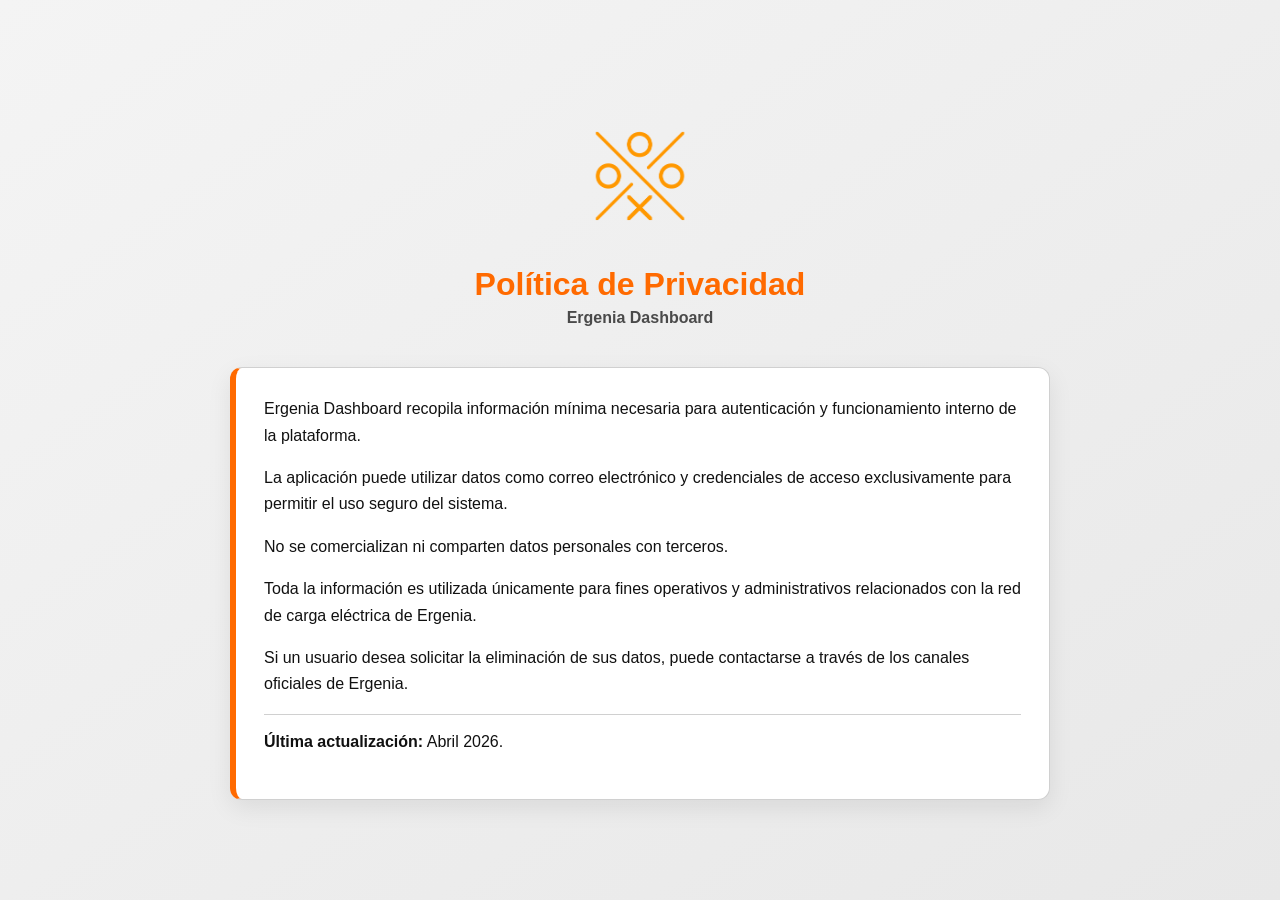
==== index.html @ 3b55225e "cambios nombre file" ====
<!DOCTYPE html>
<html lang="es">
  <head>
    <meta charset="UTF-8" />
    <meta name="viewport" content="width=device-width, initial-scale=1.0" />
    <title>Política de Privacidad - Ergenia Dashboard</title>
    <link rel="stylesheet" href="politicas.css" />
  </head>
  <body>
    <main class="container">
      <header class="header">
        <img src="logo.png" alt="Logo Ergenia" class="logo" />
        <h1>Política de Privacidad</h1>
        <p class="subtitle">Ergenia Dashboard</p>
      </header>

      <section class="card">
        <p>
          Ergenia Dashboard recopila información mínima necesaria para autenticación y
          funcionamiento interno de la plataforma.
        </p>

        <p>
          La aplicación puede utilizar datos como correo electrónico y credenciales de acceso
          exclusivamente para permitir el uso seguro del sistema.
        </p>

        <p>No se comercializan ni comparten datos personales con terceros.</p>

        <p>
          Toda la información es utilizada únicamente para fines operativos y administrativos
          relacionados con la red de carga eléctrica de Ergenia.
        </p>

        <p>
          Si un usuario desea solicitar la eliminación de sus datos, puede contactarse a través
          de los canales oficiales de Ergenia.
        </p>

        <p class="last-update"><strong>Última actualización:</strong> Abril 2026.</p>
      </section>
    </main>
  </body>
</html>
---- politicas.css ----
:root {
  --ergenia-orange: #ff6a00;
  --ergenia-black: #111111;
  --ergenia-gray-100: #f4f4f4;
  --ergenia-gray-300: #d0d0d0;
  --ergenia-gray-700: #4a4a4a;
}

* {
  box-sizing: border-box;
}

body {
  margin: 0;
  font-family: "Segoe UI", Tahoma, Geneva, Verdana, sans-serif;
  background: linear-gradient(145deg, var(--ergenia-gray-100), #e8e8e8);
  color: var(--ergenia-black);
}

.container {
  min-height: 100vh;
  display: flex;
  flex-direction: column;
  justify-content: center;
  align-items: center;
  padding: 24px;
}

.header {
  text-align: center;
  margin-bottom: 24px;
}

.logo {
  width: 140px;
  height: auto;
  margin-bottom: 10px;
}

h1 {
  margin: 0;
  color: var(--ergenia-orange);
  font-size: 2rem;
}

.subtitle {
  margin-top: 6px;
  color: var(--ergenia-gray-700);
  font-weight: 600;
}

.card {
  background: white;
  max-width: 820px;
  width: 100%;
  border: 1px solid var(--ergenia-gray-300);
  border-left: 6px solid var(--ergenia-orange);
  border-radius: 12px;
  padding: 28px;
  box-shadow: 0 8px 24px rgba(0, 0, 0, 0.08);
  line-height: 1.65;
}

.card p {
  margin: 0 0 16px 0;
}

.last-update {
  margin-top: 18px;
  padding-top: 14px;
  border-top: 1px solid var(--ergenia-gray-300);
}

@media (max-width: 600px) {
  .logo {
    width: 110px;
  }

  h1 {
    font-size: 1.6rem;
  }

  .card {
    padding: 20px;
  }
}
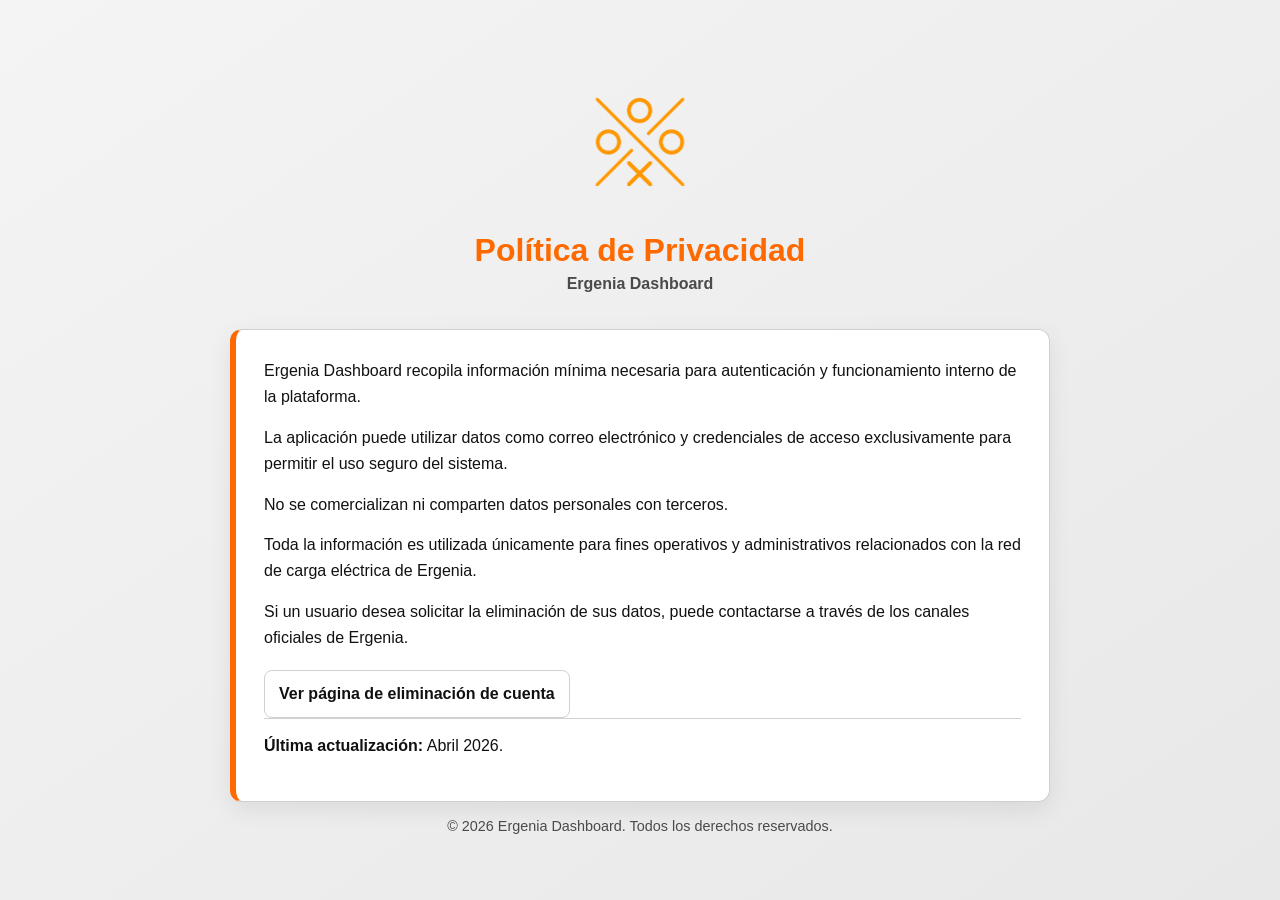
==== commit db14389c: "agregado pagina login" ====
--- a/index.html
+++ b/index.html
@@ -4,6 +4,9 @@
     <meta charset="UTF-8" />
     <meta name="viewport" content="width=device-width, initial-scale=1.0" />
     <title>Política de Privacidad - Ergenia Dashboard</title>
+    <meta
+      name="description"
+      content="Política de privacidad de Ergenia Dashboard para el uso de datos operativos y autenticación." />
     <link rel="stylesheet" href="politicas.css" />
   </head>
   <body>
@@ -37,8 +40,14 @@
           de los canales oficiales de Ergenia.
         </p>
 
+        <div class="actions">
+          <a class="btn btn-secondary" href="delete-account.html">Ver página de eliminación de cuenta</a>
+        </div>
+
         <p class="last-update"><strong>Última actualización:</strong> Abril 2026.</p>
       </section>
+
+      <footer class="footer">© 2026 Ergenia Dashboard. Todos los derechos reservados.</footer>
     </main>
   </body>
 </html>
--- a/politicas.css
+++ b/politicas.css
@@ -23,16 +23,16 @@
   flex-direction: column;
   justify-content: center;
   align-items: center;
-  padding: 24px;
+  padding: 20px;
 }
 
 .header {
   text-align: center;
-  margin-bottom: 24px;
+  margin-bottom: 20px;
 }
 
 .logo {
-  width: 140px;
+  width: 110px;
   height: auto;
   margin-bottom: 10px;
 }
@@ -40,7 +40,13 @@
 h1 {
   margin: 0;
   color: var(--ergenia-orange);
-  font-size: 2rem;
+  font-size: 1.6rem;
+}
+
+h2 {
+  margin: 14px 0 8px;
+  color: var(--ergenia-black);
+  font-size: 1.1rem;
 }
 
 .subtitle {
@@ -56,13 +62,61 @@
   border: 1px solid var(--ergenia-gray-300);
   border-left: 6px solid var(--ergenia-orange);
   border-radius: 12px;
-  padding: 28px;
+  padding: 20px;
   box-shadow: 0 8px 24px rgba(0, 0, 0, 0.08);
   line-height: 1.65;
 }
 
 .card p {
-  margin: 0 0 16px 0;
+  margin: 0 0 14px 0;
+}
+
+.data-list {
+  margin: 0 0 14px 0;
+  padding-left: 20px;
+}
+
+a {
+  color: var(--ergenia-orange);
+  text-decoration: none;
+}
+
+a:hover {
+  text-decoration: underline;
+}
+
+.actions {
+  display: flex;
+  flex-direction: column;
+  gap: 10px;
+  margin-top: 18px;
+}
+
+.btn {
+  display: inline-block;
+  text-align: center;
+  background: var(--ergenia-orange);
+  color: #fff;
+  font-weight: 600;
+  border: 1px solid var(--ergenia-orange);
+  border-radius: 8px;
+  padding: 10px 14px;
+  transition: 0.2s ease;
+}
+
+.btn:hover {
+  background: #e55f00;
+  text-decoration: none;
+}
+
+.btn-secondary {
+  background: transparent;
+  color: var(--ergenia-black);
+  border-color: var(--ergenia-gray-300);
+}
+
+.btn-secondary:hover {
+  background: var(--ergenia-gray-100);
 }
 
 .last-update {
@@ -71,16 +125,32 @@
   border-top: 1px solid var(--ergenia-gray-300);
 }
 
-@media (max-width: 600px) {
+.footer {
+  margin-top: 16px;
+  font-size: 0.9rem;
+  color: var(--ergenia-gray-700);
+  text-align: center;
+}
+
+@media (min-width: 768px) {
+  .container {
+    padding: 24px;
+  }
+
   .logo {
-    width: 110px;
+    width: 140px;
   }
 
   h1 {
-    font-size: 1.6rem;
+    font-size: 2rem;
   }
 
   .card {
-    padding: 20px;
+    padding: 28px;
+  }
+
+  .actions {
+    flex-direction: row;
+    flex-wrap: wrap;
   }
 }
